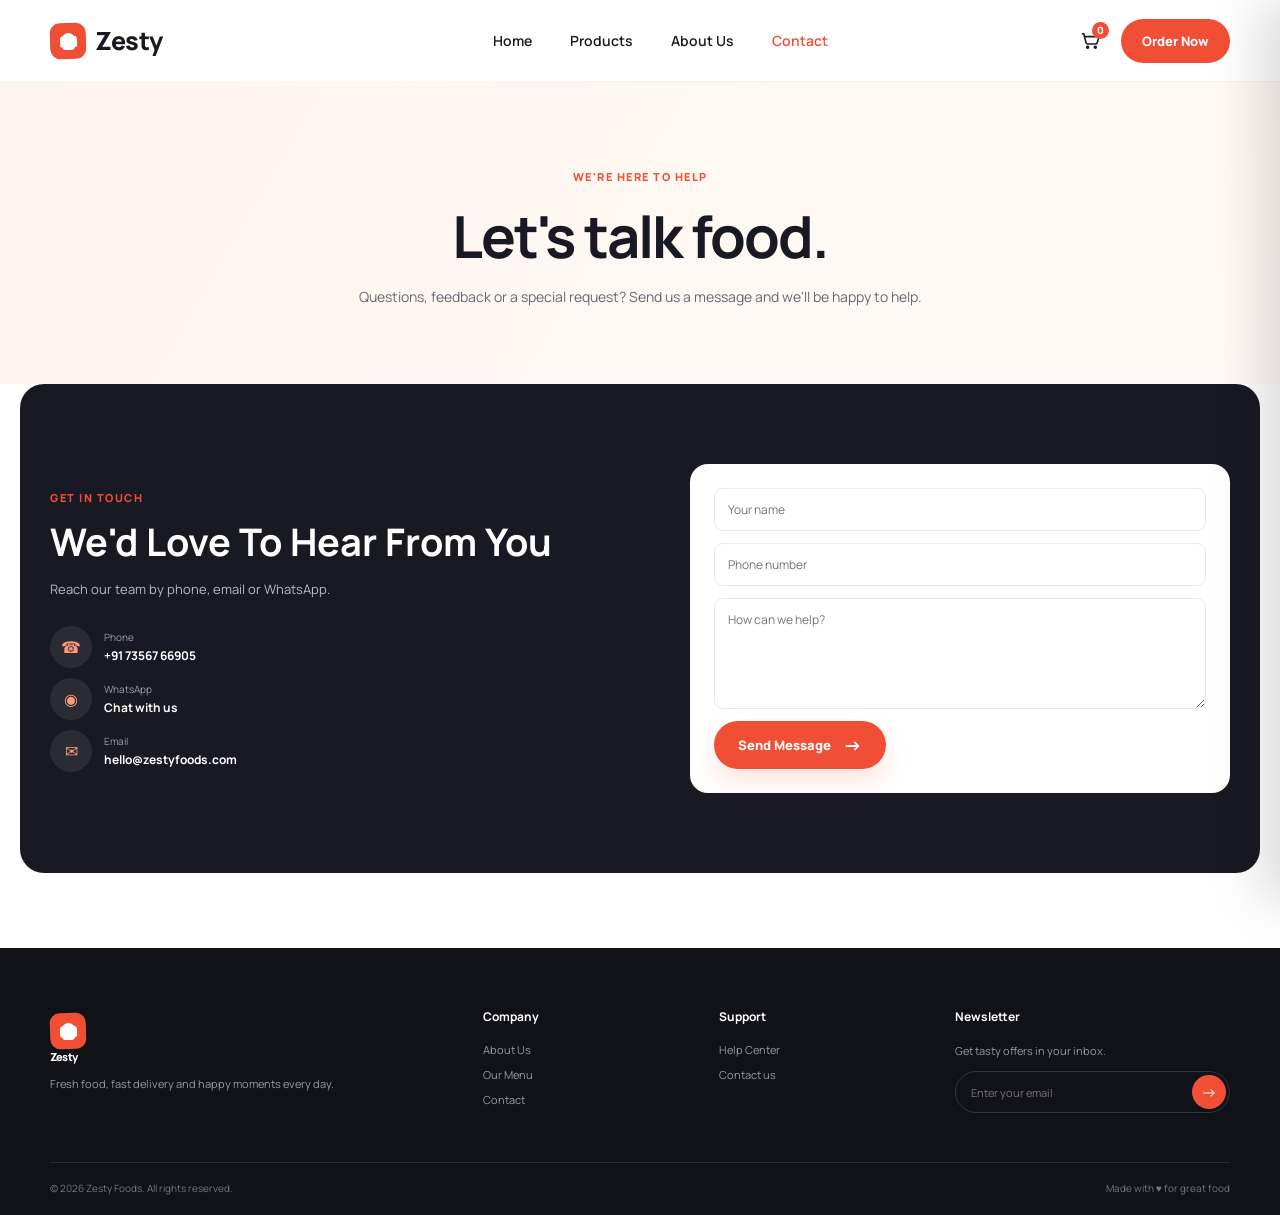
==== contact.html @ a5e76d09 "first commit" ====
<!DOCTYPE html>
<html lang="en">
<head>
  <meta charset="UTF-8">
  <meta name="viewport" content="width=device-width, initial-scale=1.0">
  <meta name="description" content="Contact Zesty Foods by phone, email or WhatsApp.">
  <title>Contact | Zesty</title>
  <link rel="preconnect" href="https://fonts.googleapis.com">
  <link rel="preconnect" href="https://fonts.gstatic.com" crossorigin>
  <link href="https://fonts.googleapis.com/css2?family=Manrope:wght@400;500;600;700;800&family=Playfair+Display:wght@700&display=swap" rel="stylesheet">
  <link rel="stylesheet" href="css/style.css">
</head>
<body>
  <header class="header"><div class="container nav-wrap">
    <a class="brand" href="index.html" aria-label="Zesty home"><span class="brand-mark"><span>fork</span></span><span>Zesty</span></a>
    <nav class="nav-links" id="navLinks" aria-label="Main navigation"><a href="index.html">Home</a><a href="products.html">Products</a><a href="about.html">About Us</a><a class="active" href="contact.html">Contact</a></nav>
    <div class="nav-actions"><button class="cart-button" id="openCart" type="button" aria-label="Open cart"><svg viewBox="0 0 24 24" aria-hidden="true"><path d="M3 5h2l2.3 9.2a2 2 0 0 0 2 1.5h7.8a2 2 0 0 0 1.9-1.4L21 8H6"></path><circle cx="9" cy="19" r="1"></circle><circle cx="17" cy="19" r="1"></circle></svg><span class="cart-count" id="cartCount">0</span></button><a class="nav-order" href="order.html">Order Now</a><button class="menu-button" id="menuButton" type="button" aria-label="Toggle menu" aria-expanded="false"><span></span><span></span><span></span></button></div>
  </div></header>
  <main>
    <section class="page-hero"><div class="container"><span class="eyebrow-text">WE'RE HERE TO HELP</span><h1>Let's talk food.</h1><p>Questions, feedback or a special request? Send us a message and we'll be happy to help.</p></div></section>
    <section class="contact-section contact-page"><div class="container contact-grid">
      <div><span class="eyebrow-text">GET IN TOUCH</span><h2>We'd Love To Hear From You</h2><p>Reach our team by phone, email or WhatsApp.</p><div class="contact-details">
        <a href="tel:+917356766905"><span>☎</span><div><small>Phone</small><strong>+91 73567 66905</strong></div></a>
        <a href="https://wa.me/917356766905" target="_blank" rel="noopener"><span>◉</span><div><small>WhatsApp</small><strong>Chat with us</strong></div></a>
        <a href="mailto:hello@zestyfoods.com"><span>✉</span><div><small>Email</small><strong>hello@zestyfoods.com</strong></div></a>
      </div></div>
      <form class="contact-form" id="contactForm"><input type="text" name="name" placeholder="Your name" required><input type="tel" name="phone" placeholder="Phone number" required><textarea name="message" rows="5" placeholder="How can we help?" required></textarea><button class="button button-primary" type="submit">Send Message <span>→</span></button></form>
    </div></section>
  </main>
  <footer class="footer"><div class="container footer-grid"><div class="footer-brand"><a class="brand" href="index.html"><span class="brand-mark"><span>fork</span></span><span>Zesty</span></a><p>Fresh food, fast delivery and happy moments every day.</p></div><div><h3>Company</h3><a href="about.html">About Us</a><a href="products.html">Our Menu</a><a href="contact.html">Contact</a></div><div><h3>Support</h3><a href="contact.html">Help Center</a><a href="contact.html">Contact us</a></div><div><h3>Newsletter</h3><p>Get tasty offers in your inbox.</p><form class="newsletter" id="newsletter"><input type="email" placeholder="Enter your email" required><button type="submit">→</button></form></div></div><div class="container footer-bottom"><span>© 2026 Zesty Foods. All rights reserved.</span><span>Made with ♥ for great food</span></div></footer>
  <div class="overlay" id="overlay"></div><aside class="cart-drawer" id="cartDrawer" aria-label="Shopping cart" aria-hidden="true"><div class="cart-header"><div><span>Your Order</span><h2>Shopping Cart</h2></div><button id="closeCart" type="button" aria-label="Close cart">×</button></div><div class="cart-items" id="cartItems"></div><div class="cart-empty" id="cartEmpty"><div>🛒</div><h3>Your cart is empty</h3><p>Add a few tasty items to get started.</p><a class="button button-primary" href="products.html">Explore Menu</a></div><div class="checkout" id="checkout"><div class="bill-line"><span>Subtotal</span><strong id="subtotal">₹0</strong></div><div class="bill-line"><span>Delivery</span><strong id="delivery">₹0</strong></div><div class="bill-line total"><span>Total</span><strong id="grandTotal">₹0</strong></div><a class="whatsapp-button checkout-link" href="order.html">Continue to Order</a></div></aside>
  <div class="toast" id="toast" role="status"></div><script src="js/site.js"></script>
</body>
</html>
---- css/style.css ----
:root {
  --orange: #f04f35;
  --orange-dark: #d9432c;
  --orange-soft: #fff0eb;
  --ink: #191923;
  --muted: #686875;
  --cream: #fffaf7;
  --line: #eee8e4;
  --white: #fff;
  --shadow: 0 18px 50px rgba(40, 25, 18, .12);
}

* { box-sizing: border-box; }
html { scroll-behavior: smooth; }
body { margin: 0; font-family: "Manrope", sans-serif; color: var(--ink); background: var(--white); }
body.locked { overflow: hidden; }
button, input, textarea { font: inherit; }
button, a { -webkit-tap-highlight-color: transparent; }
a { color: inherit; text-decoration: none; }
img { max-width: 100%; display: block; }
.container { width: min(1180px, calc(100% - 48px)); margin-inline: auto; }

.header { height: 82px; display: flex; align-items: center; background: rgba(255,255,255,.96); position: sticky; top: 0; z-index: 50; border-bottom: 1px solid rgba(0,0,0,.04); backdrop-filter: blur(12px); }
.nav-wrap { display: flex; align-items: center; justify-content: space-between; }
.brand { display: flex; align-items: center; gap: 9px; font-size: 25px; font-weight: 800; letter-spacing: -.8px; }
.brand-mark { width: 36px; height: 36px; border-radius: 10px; background: var(--orange); display: grid; place-items: center; color: white; font-size: 0; transform: rotate(-2deg); }
.brand-mark::before { content: ""; width: 13px; height: 17px; background: white; border-radius: 8px 8px 5px 5px; box-shadow: 5px 0 0 -3px white, -5px 0 0 -3px white; position: absolute; }
.nav-links { display: flex; align-items: center; gap: 38px; margin-left: 90px; }
.nav-links a { font-size: 14px; font-weight: 600; transition: .2s; }
.nav-links a:hover, .nav-links a.active { color: var(--orange); }
.nav-actions { display: flex; align-items: center; gap: 10px; }
.icon-button, .cart-button, .menu-button { border: 0; background: transparent; cursor: pointer; }
.icon-button { width: 42px; height: 42px; display: grid; place-items: center; }
.icon-button svg { width: 22px; fill: none; stroke: var(--ink); stroke-width: 1.8; }
.cart-button { position: relative; width: 42px; height: 42px; display: grid; place-items: center; }
.cart-button svg { width: 23px; fill: none; stroke: var(--ink); stroke-width: 1.7; }
.cart-count { position: absolute; top: 2px; right: 2px; min-width: 17px; height: 17px; padding: 0 4px; border-radius: 20px; background: var(--orange); color: white; font-size: 10px; display: grid; place-items: center; font-weight: 800; }
.nav-order { background: var(--orange); color: white; border-radius: 24px; height: 44px; padding: 0 21px; display: grid; place-items: center; font-size: 13px; font-weight: 800; transition: .2s; }
.nav-order:hover, .button-primary:hover { background: var(--orange-dark); transform: translateY(-2px); }
.menu-button { display: none; width: 42px; height: 42px; }
.menu-button span { display: block; width: 22px; height: 2px; background: var(--ink); margin: 5px auto; transition: .2s; }

.hero { min-height: 590px; background: linear-gradient(135deg, #fff 35%, #fffafa 100%); overflow: hidden; }
.hero-grid { min-height: 590px; display: grid; grid-template-columns: 49% 51%; align-items: center; }
.hero-copy { padding: 50px 0 55px; z-index: 2; }
.eyebrow { width: fit-content; height: 34px; border-radius: 18px; background: #fff2ed; color: var(--orange); display: flex; align-items: center; gap: 7px; padding: 0 13px; font-size: 12px; font-weight: 700; }
.eyebrow span { font-size: 15px; }
.hero h1 { margin: 18px 0 16px; font-family: "Manrope", sans-serif; font-size: clamp(48px, 5.2vw, 68px); line-height: 1.02; letter-spacing: -3.5px; }
.hero h1 em { color: var(--orange); font-style: normal; }
.hero-copy > p { max-width: 510px; color: #53535d; line-height: 1.7; font-size: 15px; }
.hero-actions { display: flex; align-items: center; gap: 18px; margin-top: 28px; }
.button { border: 0; min-height: 48px; border-radius: 24px; padding: 0 24px; display: inline-flex; align-items: center; justify-content: center; gap: 12px; cursor: pointer; font-weight: 800; font-size: 13px; transition: .2s; }
.button-primary { background: var(--orange); color: white; box-shadow: 0 12px 24px rgba(240,79,53,.16); }
.button-primary span { font-size: 19px; }
.button-play { background: transparent; color: var(--ink); }
.play-icon { width: 42px; height: 42px; border: 1px solid #ddd; border-radius: 50%; display: grid; place-items: center; font-size: 11px; padding-left: 2px; }
.happy-customers { display: flex; align-items: center; gap: 11px; margin-top: 34px; font-size: 12px; }
.avatars { display: flex; }
.avatars img { width: 40px; height: 40px; border-radius: 50%; border: 3px solid white; object-fit: cover; margin-left: -9px; }
.avatars img:first-child { margin-left: 0; }
.stars { color: #ffad18; letter-spacing: 1px; font-size: 12px; margin-top: 3px; }
.stars span { color: var(--ink); letter-spacing: 0; }
.hero-visual { height: 590px; position: relative; display: flex; align-items: flex-end; justify-content: center; }
.hero-shape { position: absolute; width: 470px; height: 470px; bottom: 0; border-radius: 50% 50% 10% 10%; background: #fff1e9; }
.hero-person { position: absolute; bottom: 0; width: 520px; height: 530px; object-fit: cover; object-position: center 35%; border-radius: 48% 48% 8px 8px; mix-blend-mode: multiply; }
.float-icon { position: absolute; z-index: 4; font-size: 26px; filter: drop-shadow(0 5px 8px rgba(0,0,0,.08)); }
.leaf-one { top: 85px; right: 35px; transform: rotate(-25deg); }
.chilli { top: 150px; left: 15px; transform: rotate(25deg); }
.heart { top: 75px; left: 85px; color: var(--orange); font-size: 18px; }
.delivery-badge, .offer-badge { position: absolute; z-index: 5; background: white; border-radius: 14px; box-shadow: var(--shadow); display: flex; align-items: center; }
.delivery-badge { left: -4px; bottom: 118px; gap: 9px; padding: 10px 14px 10px 8px; }
.delivery-avatar { width: 38px; height: 38px; border-radius: 50%; background: #ffd7b9; display: grid; place-items: center; }
.delivery-badge strong, .delivery-badge span { display: block; font-size: 11px; }
.delivery-badge span { margin-top: 3px; }
.delivery-badge b { color: var(--orange); margin-left: 5px; font-size: 8px; }
.offer-badge { right: -12px; bottom: 55px; padding: 11px 16px 11px 10px; gap: 10px; }
.offer-badge > span { width: 52px; height: 52px; border-radius: 9px; background: #f2a04d; display: grid; place-items: center; font-size: 28px; }
.offer-badge strong, .offer-badge small { display: block; }
.offer-badge strong { color: var(--orange); font-size: 17px; }
.offer-badge small { margin-top: 3px; font-size: 9px; }

.benefits { padding: 58px 0 62px; background: #fff; }
.section-heading h2 { margin: 8px 0 0; font-size: 34px; line-height: 1.15; letter-spacing: -1.5px; }
.centered { text-align: center; }
.eyebrow-text { color: var(--orange); font-size: 11px; letter-spacing: 1.5px; font-weight: 800; }
.benefit-grid { display: grid; grid-template-columns: repeat(3, 1fr); max-width: 900px; margin: 38px auto 0; }
.benefit-grid article { text-align: center; position: relative; padding: 0 35px; }
.benefit-grid article + article::before { content: ""; position: absolute; left: 0; top: 18px; width: 1px; height: 140px; background: linear-gradient(transparent, #ece6e1, transparent); }
.benefit-icon { font-size: 54px; height: 62px; }
.benefit-grid h3 { font-size: 13px; margin: 12px 0 6px; }
.benefit-grid p { color: var(--muted); font-size: 11px; line-height: 1.6; margin: 0; }

.products-section { padding: 68px 0 90px; background: #fffaf8; }
.row-heading { display: flex; align-items: end; justify-content: space-between; }
.carousel-controls { display: flex; gap: 9px; }
.carousel-controls button { width: 42px; height: 42px; border: 0; border-radius: 50%; background: white; box-shadow: 0 5px 18px rgba(0,0,0,.08); cursor: pointer; font-size: 22px; }
.carousel-controls button.active { background: var(--orange); color: white; }
.menu-layout { display: grid; grid-template-columns: 145px 1fr; gap: 24px; margin-top: 28px; }
.category-list { display: flex; flex-direction: column; gap: 8px; }
.category { width: 145px; height: 54px; border: 0; border-radius: 10px; background: transparent; display: flex; align-items: center; gap: 13px; padding: 0 14px; color: #555; cursor: pointer; font-size: 13px; font-weight: 700; transition: .2s; }
.category span { width: 28px; height: 28px; border-radius: 7px; background: #f7ece6; display: grid; place-items: center; font-size: 17px; }
.category.active { background: var(--orange); color: white; box-shadow: 0 10px 22px rgba(240,79,53,.15); }
.category.active span { background: rgba(255,255,255,.18); }
.product-grid { display: grid; grid-template-columns: repeat(3, minmax(0,1fr)); gap: 20px; }
.product-card { min-width: 0; height: 350px; border-radius: 20px; overflow: hidden; position: relative; background: #ddd; box-shadow: 0 12px 28px rgba(0,0,0,.08); }
.product-card img { width: 100%; height: 100%; object-fit: cover; transition: transform .45s; }
.product-card:hover img { transform: scale(1.05); }
.product-card::after { content: ""; position: absolute; inset: 35% 0 0; background: linear-gradient(transparent, rgba(0,0,0,.82)); }
.discount { position: absolute; z-index: 3; top: 14px; left: 14px; background: var(--orange); color: white; border-radius: 7px; padding: 6px 8px; font-size: 10px; font-weight: 800; }
.wishlist { position: absolute; z-index: 3; top: 14px; right: 14px; width: 32px; height: 32px; border: 0; border-radius: 50%; background: white; color: #777; cursor: pointer; }
.wishlist.liked { color: var(--orange); }
.product-info { position: absolute; z-index: 4; bottom: 14px; left: 16px; right: 16px; color: white; }
.product-info h3 { margin: 0 0 4px; font-size: 14px; }
.rating { font-size: 10px; margin-bottom: 7px; }
.rating b { color: #ffd36a; }
.price-row { display: flex; align-items: center; justify-content: space-between; }
.price-row strong { font-size: 15px; }
.price-row del { color: #ddd; margin-left: 5px; font-size: 10px; }
.add-button { width: 38px; height: 38px; border-radius: 50%; border: 0; background: var(--orange); color: white; font-size: 21px; cursor: pointer; transition: .2s; }
.add-button:hover { transform: scale(1.08); }

.testimonial-app { padding: 80px 0; background: #fff; overflow: hidden; }
.testimonial-grid { display: grid; grid-template-columns: 48% 52%; align-items: center; min-height: 350px; }
.customer-portrait { height: 350px; position: relative; }
.portrait-circle { position: absolute; width: 340px; height: 340px; left: 10px; bottom: -25px; border-radius: 50%; background: #ffb08d; }
.customer-portrait > img { position: absolute; width: 310px; height: 350px; left: 25px; bottom: 0; object-fit: cover; border-radius: 50% 50% 8px 8px; mix-blend-mode: multiply; }
.customer-chip { position: absolute; right: 32px; bottom: 25px; z-index: 3; background: white; box-shadow: var(--shadow); border-radius: 12px; padding: 10px 14px; font-size: 10px; }
.customer-chip div { margin-top: 4px; color: var(--orange); font-size: 15px; font-weight: 800; }
.testimonial-copy { padding-left: 30px; }
.testimonial-copy h2 { font-size: 36px; line-height: 1.12; margin: 8px 0 12px; letter-spacing: -1.5px; }
.testimonial-copy > p { color: var(--muted); font-size: 12px; max-width: 480px; }
.quote { margin-top: 24px; border-left: 3px solid var(--orange-soft); padding: 12px 18px; }
.quote-author { display: flex; align-items: center; gap: 10px; }
.quote-author img { width: 38px; height: 38px; border-radius: 50%; object-fit: cover; }
.quote-author strong { font-size: 12px; }
.quote p { color: #55555e; font-size: 12px; line-height: 1.6; }

.order-section { padding: 22px 0 70px; }
.order-panel { min-height: 210px; border-radius: 24px; background: linear-gradient(110deg, #fff1e9, #fff8f4); padding: 48px 55px; display: flex; align-items: center; justify-content: space-between; }
.order-panel h2 { margin: 7px 0 8px; font-size: 32px; }
.order-panel p { color: var(--muted); max-width: 650px; font-size: 13px; }

.contact-section { padding: 80px 0; background: #191923; color: white; }
.contact-grid { display: grid; grid-template-columns: 1fr 1fr; gap: 100px; align-items: center; }
.contact-grid h2 { font-size: 38px; margin: 8px 0 12px; }
.contact-grid > div > p { color: #b9b9c1; font-size: 13px; }
.contact-details { display: grid; gap: 10px; margin-top: 28px; }
.contact-details a { display: flex; align-items: center; gap: 12px; }
.contact-details a > span { width: 42px; height: 42px; border-radius: 50%; background: rgba(255,255,255,.08); display: grid; place-items: center; color: #ff9a78; }
.contact-details small, .contact-details strong { display: block; }
.contact-details small { color: #9d9da5; font-size: 10px; }
.contact-details strong { font-size: 12px; margin-top: 3px; }
.contact-form { background: white; border-radius: 18px; padding: 24px; display: grid; gap: 12px; }
.contact-form input, .contact-form textarea, .form-row input, .checkout textarea { width: 100%; border: 1px solid var(--line); border-radius: 9px; background: #fff; outline: none; padding: 12px 13px; color: var(--ink); font-size: 12px; }
.contact-form textarea { resize: vertical; }
.contact-form input:focus, .contact-form textarea:focus, .checkout input:focus, .checkout textarea:focus { border-color: #f6a58e; }
.contact-form .button { justify-self: start; }

.footer { background: #111118; color: white; padding: 55px 0 20px; }
.footer-grid { display: grid; grid-template-columns: 2fr 1fr 1fr 1.4fr; gap: 40px; }
.footer .brand { color: white; }
.footer-brand p, .footer-grid p { color: #9999a3; font-size: 11px; line-height: 1.7; }
.footer-grid h3 { font-size: 12px; margin: 5px 0 17px; }
.footer-grid > div > a { display: block; color: #9999a3; font-size: 11px; margin: 10px 0; }
.newsletter { display: flex; height: 42px; border: 1px solid #34343e; border-radius: 22px; padding: 3px; }
.newsletter input { flex: 1; width: 100%; border: 0; outline: 0; background: transparent; color: white; padding: 0 12px; font-size: 11px; }
.newsletter button { width: 34px; height: 34px; border: 0; border-radius: 50%; background: var(--orange); color: white; cursor: pointer; }
.footer-bottom { border-top: 1px solid #292931; margin-top: 45px; padding-top: 18px; display: flex; justify-content: space-between; color: #777782; font-size: 10px; }

.overlay { position: fixed; inset: 0; z-index: 90; background: rgba(15,15,20,.45); opacity: 0; pointer-events: none; transition: .25s; }
.overlay.show { opacity: 1; pointer-events: auto; }
.cart-drawer { position: fixed; z-index: 100; right: 0; top: 0; width: min(440px, 100%); height: 100dvh; background: white; transform: translateX(100%); transition: .35s cubic-bezier(.4,0,.2,1); display: flex; flex-direction: column; box-shadow: -20px 0 50px rgba(0,0,0,.14); }
.cart-drawer.open { transform: translateX(0); }
.cart-header { height: 92px; flex: 0 0 92px; display: flex; align-items: center; justify-content: space-between; padding: 18px 24px; border-bottom: 1px solid var(--line); }
.cart-header span { color: var(--orange); font-size: 10px; font-weight: 800; text-transform: uppercase; }
.cart-header h2 { margin: 3px 0 0; font-size: 22px; }
.cart-header button { width: 38px; height: 38px; border: 1px solid var(--line); border-radius: 50%; background: white; font-size: 24px; cursor: pointer; }
.cart-items { flex: 1; overflow-y: auto; padding: 12px 24px; }
.cart-item { display: grid; grid-template-columns: 68px 1fr auto; gap: 12px; align-items: center; border-bottom: 1px solid var(--line); padding: 12px 0; }
.cart-item img { width: 68px; height: 68px; border-radius: 10px; object-fit: cover; }
.cart-item h4 { font-size: 12px; margin: 0 0 6px; }
.cart-item .cart-price { color: var(--orange); font-size: 12px; font-weight: 800; }
.quantity { display: flex; align-items: center; gap: 7px; }
.quantity button { width: 26px; height: 26px; border: 1px solid var(--line); border-radius: 50%; background: white; cursor: pointer; }
.quantity span { min-width: 16px; text-align: center; font-size: 12px; font-weight: 800; }
.cart-empty { margin: auto; text-align: center; display: none; padding: 20px; }
.cart-empty.show { display: block; }
.cart-empty div { font-size: 48px; }
.cart-empty h3 { margin: 12px 0 5px; }
.cart-empty p { color: var(--muted); font-size: 12px; margin: 0 0 18px; }
.checkout { flex: 0 0 auto; border-top: 1px solid var(--line); padding: 16px 24px 20px; max-height: 420px; overflow-y: auto; }
.checkout.hidden { display: none; }
.bill-line { display: flex; justify-content: space-between; font-size: 12px; margin: 5px 0; }
.bill-line.total { border-top: 1px dashed #ddd; margin-top: 10px; padding-top: 10px; font-size: 16px; }
.bill-line.total strong { color: var(--orange); }
.checkout form { display: grid; gap: 7px; margin-top: 10px; }
.form-row { display: grid; grid-template-columns: 1fr 1fr; gap: 7px; }
.checkout textarea { resize: none; }
.whatsapp-button { height: 48px; border: 0; border-radius: 24px; background: #25d366; color: white; font-weight: 800; cursor: pointer; }
.whatsapp-button span { margin-right: 7px; }
.toast { position: fixed; z-index: 200; left: 50%; bottom: 24px; transform: translate(-50%, 30px); background: var(--ink); color: white; border-radius: 20px; padding: 12px 18px; opacity: 0; pointer-events: none; transition: .25s; font-size: 12px; }
.toast.show { transform: translate(-50%, 0); opacity: 1; }

@media (max-width: 980px) {
  .container { width: min(100% - 32px, 900px); }
  .nav-links { position: fixed; left: 16px; right: 16px; top: 74px; margin: 0; background: white; border-radius: 14px; box-shadow: var(--shadow); padding: 16px; flex-direction: column; gap: 4px; opacity: 0; transform: translateY(-10px); pointer-events: none; transition: .2s; }
  .nav-links.open { opacity: 1; transform: translateY(0); pointer-events: auto; }
  .nav-links a { width: 100%; padding: 12px; text-align: center; }
  .menu-button { display: block; }
  .hero-grid { grid-template-columns: 52% 48%; }
  .hero h1 { font-size: 50px; }
  .hero-person { width: 430px; }
  .offer-badge { right: 0; }
  .product-grid { grid-template-columns: repeat(2, minmax(0,1fr)); }
  .menu-layout { grid-template-columns: 130px 1fr; }
  .category { width: 130px; }
  .contact-grid { gap: 45px; }
}

@media (max-width: 720px) {
  .container { width: calc(100% - 32px); }
  .header { height: 68px; }
  .brand { font-size: 21px; }
  .brand-mark { width: 32px; height: 32px; }
  .search-button { display: none; }
  .nav-actions { gap: 4px; }
  .nav-order { height: 38px; padding: 0 10px; font-size: 11px; white-space: nowrap; }
  .hero { min-height: auto; }
  .hero-grid { display: flex; flex-direction: column; }
  .hero-copy { width: 100%; padding: 38px 0 20px; text-align: center; }
  .eyebrow { margin-inline: auto; }
  .hero h1 { font-size: 43px; letter-spacing: -2.5px; }
  .hero-copy > p { margin-inline: auto; font-size: 13px; }
  .hero-actions, .happy-customers { justify-content: center; }
  .hero-visual { width: 100%; height: 420px; }
  .hero-shape { width: 350px; height: 350px; }
  .hero-person { width: 360px; height: 390px; }
  .delivery-badge { left: 0; bottom: 95px; }
  .offer-badge { right: 0; bottom: 25px; }
  .leaf-one { right: 10px; }
  .chilli { left: 2px; }
  .benefits { padding: 45px 0; }
  .section-heading h2 { font-size: 28px; }
  .benefit-grid { grid-template-columns: 1fr; gap: 20px; }
  .benefit-grid article + article::before { display: none; }
  .products-section { padding: 50px 0; }
  .menu-layout { display: block; }
  .category-list { flex-direction: row; overflow-x: auto; margin-bottom: 16px; padding-bottom: 5px; }
  .category { flex: 0 0 auto; width: auto; height: 44px; }
  .product-grid { grid-template-columns: 1fr 1fr; gap: 12px; }
  .product-card { height: 280px; }
  .testimonial-app { padding: 50px 0; }
  .testimonial-grid { grid-template-columns: 1fr; }
  .customer-portrait { height: 300px; }
  .portrait-circle { width: 280px; height: 280px; left: 50%; transform: translateX(-50%); }
  .customer-portrait > img { left: 50%; transform: translateX(-50%); width: 270px; height: 300px; }
  .customer-chip { right: 5%; }
  .testimonial-copy { padding: 45px 0 0; text-align: center; }
  .testimonial-copy h2 { font-size: 30px; }
  .testimonial-copy > p { margin-inline: auto; }
  .quote { text-align: left; }
  .order-section { padding-bottom: 50px; }
  .order-panel { min-height: 260px; padding: 35px 24px; flex-direction: column; justify-content: center; text-align: center; }
  .order-panel h2 { font-size: 27px; }
  .order-panel .button { margin-top: 10px; }
  .contact-section { padding: 55px 0; }
  .contact-grid { grid-template-columns: 1fr; gap: 35px; }
  .contact-grid h2 { font-size: 31px; }
  .footer-grid { grid-template-columns: 1fr 1fr; }
  .footer-brand { grid-column: 1 / -1; }
  .footer-bottom { gap: 10px; }
}

@media (max-width: 480px) {
  .hero h1 { font-size: 38px; }
  .hero-actions { gap: 5px; }
  .button { padding-inline: 18px; }
  .hero-visual { height: 390px; }
  .hero-shape { width: 315px; height: 315px; }
  .hero-person { width: 330px; height: 365px; }
  .delivery-badge { transform: scale(.88); transform-origin: left bottom; }
  .offer-badge { transform: scale(.88); transform-origin: right bottom; }
  .row-heading { align-items: center; }
  .carousel-controls { display: none; }
  .product-grid { grid-template-columns: 1fr; }
  .product-card { height: 330px; }
  .footer-grid { grid-template-columns: 1fr; }
  .footer-brand { grid-column: auto; }
  .footer-bottom { flex-direction: column; }
  .form-row { grid-template-columns: 1fr; }
  .cart-drawer { width: 100%; }
}

.page-hero { padding: 82px 0 75px; background: linear-gradient(120deg, #fff4ed, #fffaf7); text-align: center; }
.page-hero h1 { margin: 10px 0; font-size: clamp(38px, 5vw, 58px); letter-spacing: -2px; }
.page-hero p { color: var(--muted); font-size: 14px; max-width: 600px; margin: 0 auto; line-height: 1.7; }
.page-products { padding-top: 55px; }
.about-story { padding: 82px 0; }
.about-grid { display: grid; grid-template-columns: 1fr 1fr; gap: 65px; align-items: center; }
.about-photo { min-height: 420px; border-radius: 24px; overflow: hidden; background: #fae7dc; }
.about-photo img { width: 100%; height: 100%; min-height: 420px; object-fit: cover; }
.about-grid h2 { font-size: 40px; line-height: 1.15; letter-spacing: -1.5px; margin: 10px 0 18px; }
.about-grid p { color: var(--muted); font-size: 13px; line-height: 1.8; margin: 0 0 14px; }
.about-grid .button { margin-top: 12px; }
.contact-page { margin: 0 auto 75px; max-width: 1240px; border-radius: 24px; }
.order-page-section { padding: 0 0 90px; background: #fffaf8; }
.order-page-grid { display: grid; grid-template-columns: 1.05fr .95fr; align-items: start; gap: 24px; }
.order-card { padding: 28px; border: 1px solid var(--line); border-radius: 18px; background: white; box-shadow: 0 8px 30px rgba(38,25,18,.04); }
.order-card h2 { font-size: 22px; margin: 7px 0 20px; }
.order-card-heading { display: flex; justify-content: space-between; align-items: center; }
.order-card-heading a { color: var(--orange); font-size: 12px; font-weight: 800; }
.order-items { display: grid; gap: 4px; }
.order-item { display: grid; grid-template-columns: 72px 1fr auto; align-items: center; gap: 12px; padding: 12px 0; border-bottom: 1px solid var(--line); }
.order-item > img { width: 72px; height: 72px; border-radius: 10px; object-fit: cover; }
.order-item-info strong, .order-item-info > span { display: block; }
.order-item-info > strong { font-size: 12px; }
.order-item-info > span { margin-top: 4px; color: var(--muted); font-size: 10px; }
.order-item-info .quantity { margin-top: 6px; }
.order-item-total { font-size: 12px; }
.order-empty { display: none; text-align: center; padding: 36px 0; }
.order-empty.show { display: block; }
.order-empty > span { font-size: 42px; }
.order-empty h3 { margin: 8px 0 4px; }
.order-empty p { font-size: 12px; color: var(--muted); margin: 0 0 16px; }
.order-totals { border-top: 1px dashed #ded8d2; margin-top: 14px; padding-top: 14px; }
.order-form { display: grid; gap: 14px; }
.order-form label { display: grid; gap: 7px; color: #393943; font-size: 12px; font-weight: 700; }
.order-form label > span { color: var(--muted); font-size: 10px; font-weight: 500; }
.order-form input, .order-form textarea { width: 100%; border: 1px solid var(--line); border-radius: 9px; padding: 12px 13px; outline: none; color: var(--ink); font: inherit; font-size: 12px; font-weight: 500; resize: vertical; }
.order-form input:focus, .order-form textarea:focus { border-color: #f6a58e; }
.whatsapp-button { min-height: 48px; display: flex; justify-content: center; align-items: center; text-align: center; text-decoration: none; padding: 0 16px; font-size: 12px; }
.bill-note { margin: 0; color: var(--muted); font-size: 10px; line-height: 1.6; text-align: center; }
.checkout-link { margin-top: 12px; }

@media (max-width: 720px) {
  .page-hero { padding: 58px 0 52px; }
  .about-story { padding: 50px 0; }
  .about-grid { grid-template-columns: 1fr; gap: 30px; }
  .about-photo, .about-photo img { min-height: 280px; max-height: 360px; }
  .about-grid h2 { font-size: 32px; }
  .contact-page { border-radius: 0; }
  .order-page-section { padding-bottom: 55px; }
  .order-page-grid { grid-template-columns: 1fr; }
  .order-card { padding: 20px; }
}
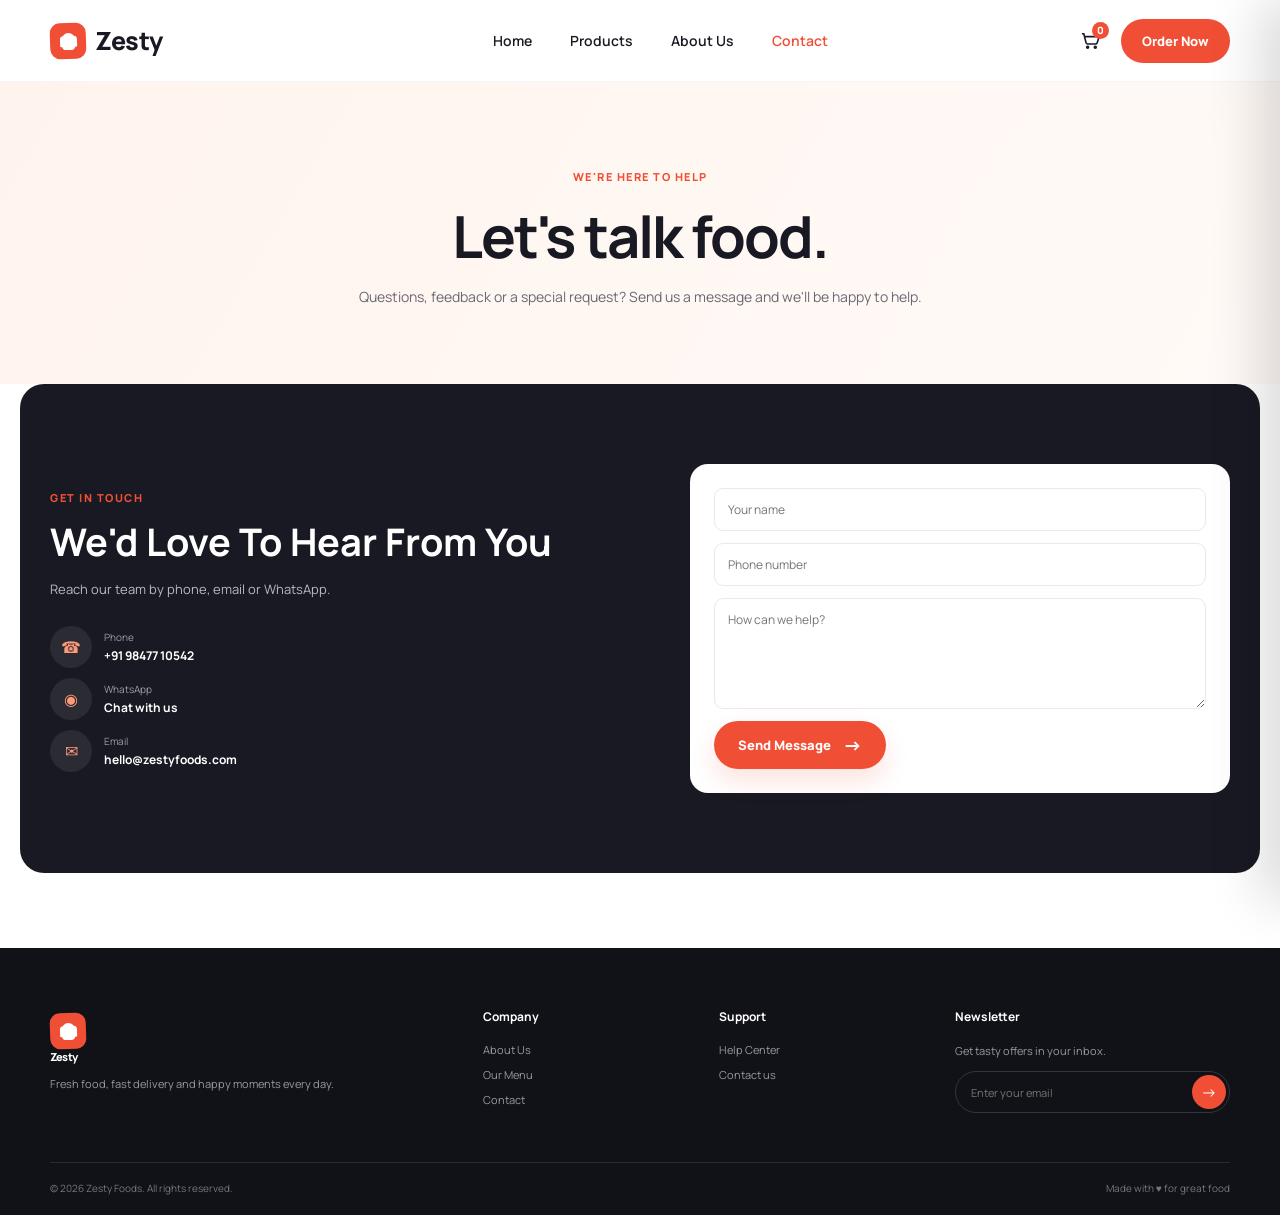
==== commit fdfc9c77: "change number" ====
--- a/contact.html
+++ b/contact.html
@@ -20,8 +20,8 @@
     <section class="page-hero"><div class="container"><span class="eyebrow-text">WE'RE HERE TO HELP</span><h1>Let's talk food.</h1><p>Questions, feedback or a special request? Send us a message and we'll be happy to help.</p></div></section>
     <section class="contact-section contact-page"><div class="container contact-grid">
       <div><span class="eyebrow-text">GET IN TOUCH</span><h2>We'd Love To Hear From You</h2><p>Reach our team by phone, email or WhatsApp.</p><div class="contact-details">
-        <a href="tel:+917356766905"><span>☎</span><div><small>Phone</small><strong>+91 73567 66905</strong></div></a>
-        <a href="https://wa.me/917356766905" target="_blank" rel="noopener"><span>◉</span><div><small>WhatsApp</small><strong>Chat with us</strong></div></a>
+        <a href="tel:+919847710542"><span>☎</span><div><small>Phone</small><strong>+91 98477 10542</strong></div></a>
+        <a href="https://wa.me/919847710542" target="_blank" rel="noopener"><span>◉</span><div><small>WhatsApp</small><strong>Chat with us</strong></div></a>
         <a href="mailto:hello@zestyfoods.com"><span>✉</span><div><small>Email</small><strong>hello@zestyfoods.com</strong></div></a>
       </div></div>
       <form class="contact-form" id="contactForm"><input type="text" name="name" placeholder="Your name" required><input type="tel" name="phone" placeholder="Phone number" required><textarea name="message" rows="5" placeholder="How can we help?" required></textarea><button class="button button-primary" type="submit">Send Message <span>→</span></button></form>
--- a/css/style.css
+++ b/css/style.css
@@ -342,4 +342,23 @@
   .order-page-section { padding-bottom: 55px; }
   .order-page-grid { grid-template-columns: 1fr; }
   .order-card { padding: 20px; }
+}
+
+.bill-preview-modal { display: none; position: fixed; inset: 0; z-index: 180; align-items: center; justify-content: center; padding: 16px; background: rgba(18, 18, 24, .62); }
+.bill-preview-modal.show { display: flex; }
+.bill-preview-dialog { width: min(620px, 100%); max-height: 92dvh; display: flex; flex-direction: column; overflow: hidden; border-radius: 20px; background: white; box-shadow: 0 24px 80px rgba(0,0,0,.25); }
+.bill-preview-header { flex: 0 0 auto; display: flex; justify-content: space-between; align-items: center; padding: 18px 22px 14px; border-bottom: 1px solid var(--line); }
+.bill-preview-header h2 { margin: 4px 0 0; font-size: 22px; }
+.bill-preview-close { width: 38px; height: 38px; border: 1px solid var(--line); border-radius: 50%; background: white; color: var(--ink); font-size: 24px; cursor: pointer; }
+.bill-preview-image-wrap { min-height: 0; overflow: auto; padding: 14px; background: #fff8f4; }
+.bill-preview-image-wrap img { display: block; width: min(100%, 500px); height: auto; margin: 0 auto; border: 1px solid #f0e7e2; border-radius: 12px; }
+.bill-preview-footer { flex: 0 0 auto; padding: 14px 22px 20px; }
+.bill-preview-footer p { margin: 0 0 12px; color: var(--muted); text-align: center; font-size: 11px; line-height: 1.5; }
+.bill-preview-footer .whatsapp-button { width: 100%; }
+
+@media (max-width: 480px) {
+  .bill-preview-modal { padding: 8px; }
+  .bill-preview-dialog { max-height: 96dvh; border-radius: 16px; }
+  .bill-preview-header { padding: 14px 16px 12px; }
+  .bill-preview-footer { padding: 12px 16px 16px; }
 }
